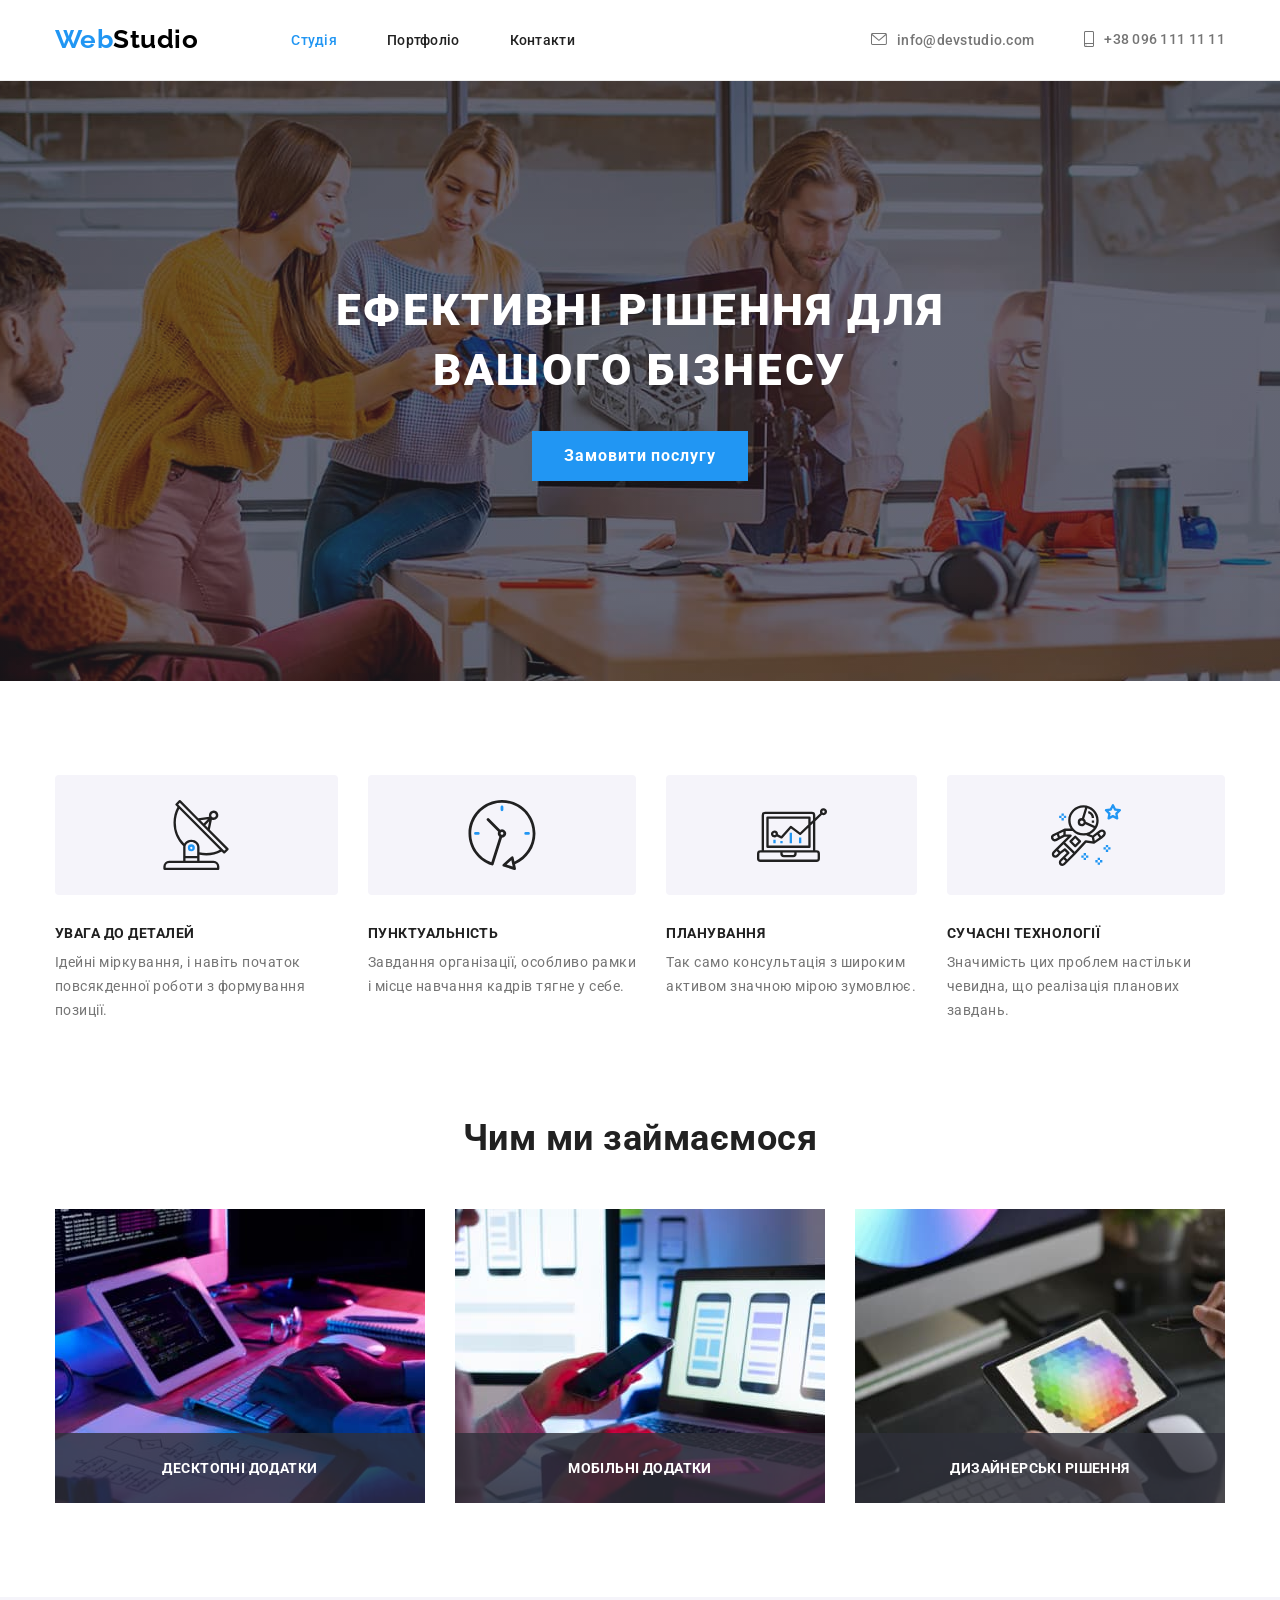
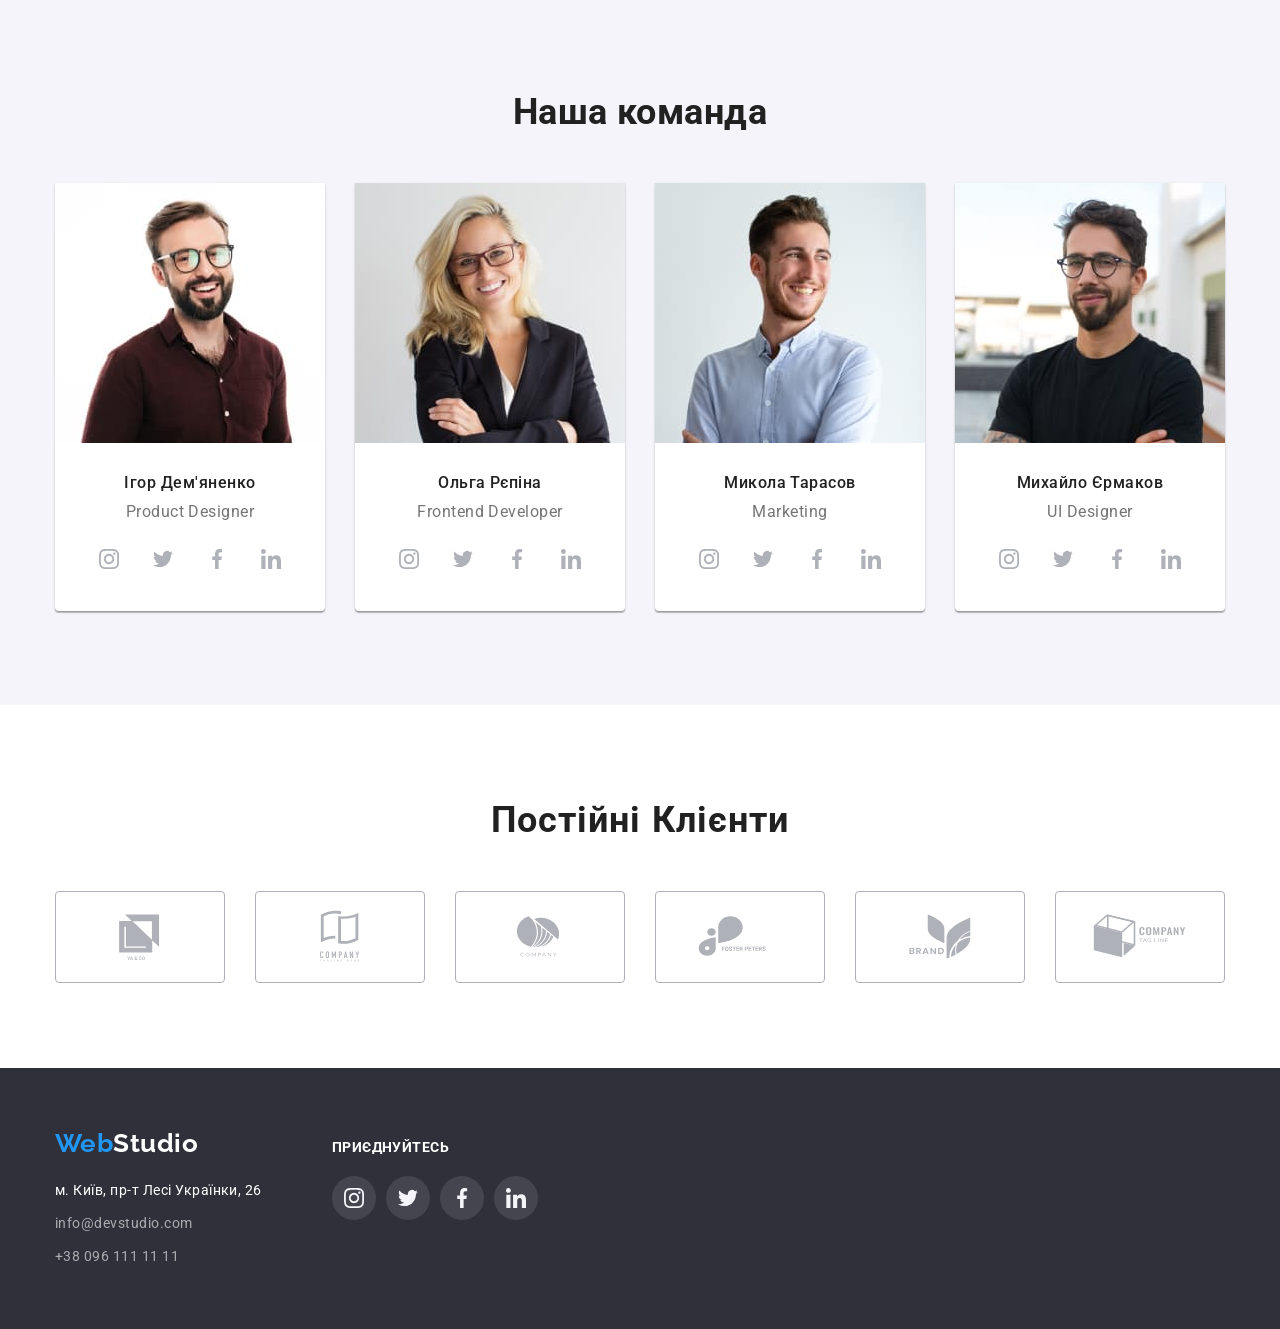
==== index.html @ 345dc27f "new" ====
<!DOCTYPE html>
<html lang="uk">
<head>
    <meta charset="UTF-8">
    <meta http-equiv="X-UA-Compatible" content="IE=edge">
    <meta name="viewport" content="width=device-width, initial-scale=1.0">
    <title>Студія</title>
    <link rel="preconnect" href="https://fonts.googleapis.com">
<link rel="preconnect" href="https://fonts.gstatic.com" crossorigin>
<link href="https://fonts.googleapis.com/css2?family=Raleway:wght@700&family=Roboto:wght@400;500;700;900&display=swap" rel="stylesheet">
<link rel="stylesheet" href="https://cdnjs.cloudflare.com/ajax/libs/modern-normalize/0.7.0/modern-normalize.min.css">
    <link rel="stylesheet" href="./css/styles.css">
</head>


<body>
    <header class="page-top">
        <div class="container-header container">
       <a href="./index.html" class="logo"><span class="web">Web</span>Studio</a>
        <nav>
        <ul class="site-nav">
            <li><a href="./index.html" class="studio current">Студія</a></li>
            <li><a href="./portfolio.html" class="portfolio">Портфоліо</a></li>
            <li><a href="./index.html" class="contacts">Контакти</a></li>
        </ul>
        </nav>
        <ul class="contact-info">
           <li class="general-mail"><a href="mailto:info@devstudio.com" class="mail-top">
            <svg width="16" height="12" class="icon-mail">
                <use href="./images/icons.svg#icon-mail" ></use></svg>
            info@devstudio.com</a></li>
           <li class="general-mail"><a href="tel:+380961111111" class="tel">
            <svg width="10" height="16" class="icon-phone">
                <use href="./images/icons.svg#icon-smartphone"></use>

            </svg>
            
            +38 096 111 11 11</a></li>
        </ul>
        </div>
    </header>
     
       
   
    <main>
 <section class="hero">
        <div class="container-hero">
        <h1 class="hero-title"> Ефективні рішення для вашого бізнесу</h1>
        <button type="button" class="order-button" data-modal-open>Замовити послугу</button>
        </div>
        <div class="backdrop is-hidden" data-modal>
        <div class="modal">
          <button data-modal-close class="modal-btn-close">
            <svg class="modal-close" width="18px" height="18">
              <use class="close-icon" href="./images/icons.svg#icon-close"></use>
            </svg>
          </button>
        </div>
      </div>
       </section>

       

        <section class="work-princepels">
         <div class="container">
        <h2 class="section-title" hidden>Принципи роботи</h2>
        <ul class="princepels">
        <li class="main-ideas">
            <div class="icons">
                <svg class="princeple-icons" width="70" height="70">
                  <use href="./images/icons.svg#icon-antenna"
                  ></use>
                </svg>
              </div>
        <h3 class="title">УВАГА ДО ДЕТАЛЕЙ</h3>
        <p class="paragraph">Ідейні міркування, i навіть початок повсякденної роботи з формування позиції.</p></li>
        <li class="main-ideas">
            <div class="icons">
                <svg class="princeple-icons" width="70" height="70" >
                <use href="./images/icons.svg#icon-clock"
                 ></use>
                </svg>   
            </div>
        <h3 class="title">ПУНКТУАЛЬНІСТЬ</h3>
        <p class="paragraph">Завдання організації, особливо рамки i місце навчання кадрів тягне у себе.</p></li>
        <li class="main-ideas">
            <div class="icons">
                <svg class="princeple-icons" width="70" height="70" >
                <use href="./images/icons.svg#icon-diagram"
                 ></use>
                </svg>   
            </div>  
        <h3 class="title">ПЛАНУВАННЯ</h3>
        <p class="paragraph">Так само консультація з широким активом значною мірою зумовлює.</p></li>
        <li class="main-ideas">
            <div class="icons">
                <svg class="princeple-icons" width="70" height="70" >
                <use href="./images/icons.svg#icon-astronaut"
                 ></use>
                </svg>   
            </div>   
        <h3 class="title">СУЧАСНІ ТЕХНОЛОГІЇ</h3>
        <p class="paragraph">Значимість цих проблем настільки чевидна, що реалізація планових завдань.</p></li>
        </ul>
    </div>
    </section>
    
        <section class="about">
            <div class="container-about container">
            <h2 class="section-about">Чим ми займаємося</h2>
            <ul class="our-job">
                <li>
                  <div class="group-thumb">
                  <img src="./images/dealwith-1.jpg" alt="кодування" width="370" height="294">
                  <div class="group-overlay">
                  <p class="overlay-title">Десктопні додатки</p>
                  </div>
                </div>
                </li>
                <li>
                  <div class="group-thumb">
                  <img src="./images/dealwith-2.jpg" alt="адаптація" width="370" height="294">
                  <div class="group-overlay">
                    <p class="overlay-title">Мобільні додатки</p>
                    </div>
                  </div>
                </li>
                <li>
                  <div class="group-thumb">
                  <img src="./images/dealwith-3.jpg" alt="колористика" width="370" height="294">
                  <div class="group-overlay">
                    <p class="overlay-title">Дизайнерські рішення</p>
                    </div>
                  </div>
                </li>
            </ul>
            </div>
        </section>
        <section class="employees" >
            <div class="container-employees container">
            <h2 class="our-team">Наша команда</h2>
            <ul class="team">
                <li class="worker"><img src="./images/team1.jpg" alt="фото Ігор Дем'яненко" width="270">
                    <div class="definition">
                <h3 class="name"> Ігор Дем'яненко </h3>
            <p class="job-title" lang="en">Product Designer</p>
            <ul class="list">
                <li class="icon-list">
                    <a href="./index.html" class="icon-links" >
                    <svg width="20" height="20">
                    <use class="social-link" href="./images/icons.svg#icon-instagram"
                            ></use>
                          </svg>
                        
                    </a>
                </li>
                
                <li class="icon-list">
                    <a href="./index.html" class="icon-links" >
                    <svg width="20" height="20">
                    <use class="social-link" href="./images/icons.svg#icon-twitter"
                            ></use>
                          </svg>
                        
                    </a>
                </li>  
                <li class="icon-list">
                    <a href="./index.html" class="icon-links" >
                    <svg width="20" height="20">
                    <use class="social-link" href="./images/icons.svg#icon-facebook"
                            ></use>
                          </svg>
                        
                    </a>
                </li>
                <li class="icon-list">
                    <a href="./index.html" class="icon-links" >
                    <svg width="20" height="20">
                    <use class="social-link" href="./images/icons.svg#icon-linkedin"
                            ></use>
                          </svg>
                        
                    </a>
                </li>
            </ul>

            </div>
        </li>
        <li  class="worker"><img src="./images/team2.jpg" alt="фото Ольга Рєпіна" width="270">
            <div class="definition">
            <h3 class="name">Ольга Рєпіна</h3>
            <p class="job-title" lang="en">Frontend Developer</p>
            <ul class="list">
                <li class="icon-list">
                    <a href="./index.html" class="icon-links" >
                    <svg width="20" height="20">
                    <use class="social-link" href="./images/icons.svg#icon-instagram"
                            ></use>
                          </svg>
                        
                    </a>
                </li>
                
                <li class="icon-list">
                    <a href="./index.html" class="icon-links" >
                    <svg width="20" height="20">
                    <use class="social-link" href="./images/icons.svg#icon-twitter"
                            ></use>
                          </svg>
                        
                    </a>
                </li>  
                <li class="icon-list">
                    <a href="./index.html" class="icon-links" >
                    <svg width="20" height="20">
                    <use class="social-link" href="./images/icons.svg#icon-facebook"
                            ></use>
                          </svg>
                        
                    </a>
                </li>
                <li class="icon-list">
                    <a href="./index.html" class="icon-links" >
                    <svg width="20" height="20">
                    <use class="social-link" href="./images/icons.svg#icon-linkedin"
                            ></use>
                          </svg>
                        
                    </a>
                </li>
            </ul>

            
            </div>
        </li>
        <li  class="worker"><img src="./images/team3.jpg" alt="фото Микола Тарасов" width="270">
            <div class="definition">
            <h3 class="name">Микола Тарасов</h3>
            <p class="job-title" lang="en">Marketing</p>
            <ul class="list">
                <li class="icon-list">
                    <a href="./index.html" class="icon-links" >
                    <svg width="20" height="20">
                    <use class="social-link" href="./images/icons.svg#icon-instagram"
                            ></use>
                          </svg>
                        
                    </a>
                </li>
                
                <li class="icon-list">
                    <a href="./index.html" class="icon-links" >
                    <svg width="20" height="20">
                    <use class="social-link" href="./images/icons.svg#icon-twitter"
                            ></use>
                          </svg>
                        
                    </a>
                </li>  
                <li class="icon-list">
                    <a href="./index.html" class="icon-links" >
                    <svg width="20" height="20">
                    <use class="social-link" href="./images/icons.svg#icon-facebook"
                            ></use>
                          </svg>
                        
                    </a>
                </li>
                <li class="icon-list">
                    <a href="./index.html" class="icon-links" >
                    <svg width="20" height="20">
                    <use class="social-link" href="./images/icons.svg#icon-linkedin"
                            ></use>
                          </svg>
                        
                    </a>
                </li>
            </ul>

            </div>
        </li>
        <li  class="worker"><img src="./images/team4.jpg" alt="фото Михайло Єрмаков" width="270">
            <div class="definition">
            <h3 class="name">Михайло Єрмаков</h3>
            <p class="job-title" lang="en">UI Designer</p>
            <ul class="list">
                <li class="icon-list">
                    <a href="./index.html" class="icon-links" >
                    <svg width="20" height="20">
                    <use class="social-link" href="./images/icons.svg#icon-instagram"
                            ></use>
                          </svg>
                        
                    </a>
                </li>
                
                <li class="icon-list">
                    <a href="./index.html" class="icon-links" >
                    <svg width="20" height="20">
                    <use class="social-link" href="./images/icons.svg#icon-twitter"
                            ></use>
                          </svg>
                        
                    </a>
                </li>  
                <li class="icon-list">
                    <a href="./index.html" class="icon-links" >
                    <svg width="20" height="20">
                    <use class="social-link" href="./images/icons.svg#icon-facebook"
                            ></use>
                          </svg>
                        
                    </a>
                </li>
                <li class="icon-list">
                    <a href="./index.html" class="icon-links" >
                    <svg width="20" height="20">
                    <use class="social-link" href="./images/icons.svg#icon-linkedin"
                            ></use>
                          </svg>
                        
                    </a>
                </li>
            </ul>
            </div>
        </li>
            </ul>
            </div>
        </section>

        <section class="section">
            <div class="container clients">
              <h2 class="clients-title title">Постійні Клієнти</h2>
              <ul class="clients-ul list" >
                <li class="clients-list">
                  <a class="clients-links" href="./index.html">
                    <svg class="clients-icons" width="106px" height="60px">
                      <use
                        class="icon"
                        href="./images/icons.svg#icon-company-first"
                      ></use>
                    </svg>
                  </a>
                </li>
                <li class="clients-list">
                    <a class="clients-links" href="./index.html">
                      <svg class="clients-icons" width="106px" height="60px">
                        <use
                          class="icon"
                          href="./images/icons.svg#icon-company-second"
                        ></use>
                      </svg>
                    </a>
                  </li>
                  <li class="clients-list">
                    <a class="clients-links" href="./index.html">
                      <svg class="clients-icons" width="106px" height="60px">
                        <use
                          class="icon"
                          href="./images/icons.svg#icon-company-third"
                        ></use>
                      </svg>
                    </a>
                  </li>
                  <li class="clients-list">
                    <a class="clients-links" href="./index.html">
                      <svg class="clients-icons" width="106px" height="60px">
                        <use
                          class="icon"
                          href="./images/icons.svg#icon-company-fourth"
                        ></use>
                      </svg>
                    </a>
                  </li>
                  <li class="clients-list">
                    <a class="clients-links" href="./index.html">
                      <svg class="clients-icons" width="106px" height="60px">
                        <use
                          class="icon"
                          href="./images/icons.svg#icon-company-fifth"
                        ></use>
                      </svg>
                    </a>
                  </li>
                  <li class="clients-list">
                    <a class="clients-links" href="./index.html">
                      <svg class="clients-icons" width="106px" height="60px">
                        <use
                          class="icon"
                          href="./images/icons.svg#icon-company-sixth"
                        ></use>
                      </svg>
                    </a>
                  </li>
            </ul>
            </div>
        </section>
    
        
    </main>

    <footer class="garage">
      <div class="container footer-garage">
        <div class="footer ">
        <a href="./index.html" class="footer-logo"><span class="webstudio">Web</span>Studio</a>
        <address class="inform">
        <ul class="footer-contacts">
            <li><a href="https://goo.gl/maps/Wt5C2qb86fCmYvPEA" class="locality" >м. Київ, пр-т Лесі Українки, 26</a></li>
            <li class="contact-info-studio"><a href="mailto:info@devstudio.com" class="mail">info@devstudio.com</a></li>
            <li class="contact-info-studio"><a href="tel:+380961111111" class="tel">+38 096 111 11 11</a></li>
        </ul>
        </address>
        </div>

        <div class=" footer-networks">
            <span class="join">Приєднуйтесь</span>
            <ul class="networks">
                <li class="networks-list">
                  <a href="./index.html" class="networks-links">
                    <svg width="20px" height="20px">
                      <use href="./images/icons.svg#icon-instagram"
                      class="networks-icons"
                      ></use>
                    </svg>
                  </a>
                </li>
                <li class="networks-list">
                    <a href="./index.html" class="networks-links">
                      <svg width="20px" height="20px">
                        <use href="./images/icons.svg#icon-twitter"
                        class="networks-icons"
                        ></use>
                      </svg>
                    </a>
                  </li>
                  <li class="networks-list">
                    <a href="./index.html" class="networks-links">
                      <svg width="20px" height="20px">
                        <use href="./images/icons.svg#icon-facebook"
                        class="networks-icons"
                        ></use>
                      </svg>
                    </a>
                  </li>

                  <li class="networks-list">
                    <a href="./index.html" class="networks-links">
                      <svg width="20px" height="20px">
                        <use href="./images/icons.svg#icon-linkedin"
                        class="networks-icons"
                        ></use>
                      </svg>
                    </a>
                  </li>

               </ul>
    
            </div>
            </div>

    </footer>
    <script src="./js/modal.js"></script>
</body>
</html>
---- css/styles.css ----
html {box-sizing: border-box;}

*,
*::after,
*::before {box-sizing: inherit;}

h1,h2,h3,h4,h5,h6,p {margin: 0;}

ul {margin: 0;
padding: 0;}

body {background-color:var(--main-header-color);
color: var(--primary-text-color);
font-weight: 400;
letter-spacing: 0.03em;
margin: 0;
font-family: 'Roboto', sans-serif,'Raleway', sans-serif;}

:root{
  --primary-text-color: #212121 ;
  --logo-color: #000000;
  --paragraph-text-color:#757575;
  --accent-color: #2196F3;
  --fotter-text-color:rgba(255, 255, 255, 0.6);
  --main-header-color: #FFFFFF;
  --background-hero-footer-color: #2F303A;
  --background-team-color: #F5F4FA;
  --logo-footer-color: #2196F3;
  --social-icons-color: #AFB1B8;
  
}

               /* title Студія*/

.container {
  width: 1200px;
  padding-left: 15px;
  padding-right: 15px;
  margin-left: auto;
  margin-right: auto;
}

.page-top {color: var(--main-header-color);

  border-bottom: 1px solid #ECECEC;

}

.logo {
  display: block;
  margin-right: 93px;
list-style: none;
text-decoration: none;
color: var(--logo-color);
font-family:'Raleway';
 font-weight: 700;
 font-size: 26px;
 line-height: 1.1923;
}

.web {color: var(--accent-color);}

.studio.current, .portfolio, .contacts, .mail-top, .tel {
list-style: none;
text-decoration: none;}

.site-nav {
  display: flex;
    padding-left: 0;
    margin-top: 0;
    margin-bottom: 0;
  }

  .studio {margin-right: 50px;
  color: var(--logo-color);}

  .portfolio {margin-right: 50px;}

  

.portfolio, .contacts {color: var(--primary-text-color);}

.portfolio:hover, .portfolio:focus {color:var(--accent-color); }
  
  .contacts:hover, .contacts:focus {color:var(--accent-color) }

 .studio:hover, .studio:focus {color:var(--accent-color);}

 .mail-top {color:var(--paragraph-text-color);}

 .mail-top:hover, .mail-top:focus {color:var(--accent-color);}

 .contact-info {margin: 0; padding: 0;}

 .contact-info .tel {color:var(--paragraph-text-color);}

 .tel:hover, .tel:focus {color: var(--accent-color);}

 .hero {background-color: var(--background-hero-footer-color);}



 
 .container-header  {
  display: flex;
  align-items: center;
  width: 1200px;
  padding-top: 24px;
  padding-bottom: 25px;
  padding-left: 15px;
  padding-right: 15px;
  margin-left: auto;
  margin-right: auto;
    
 }

 .icon-mail{
  margin-right: 10px;
  fill: currentColor;
 }

 .icon-phone{
  margin-right: 10px;
  fill: currentColor;
 }


 .mail-top {margin-right: 50px;}

 .general-mail {
  display: flex;
  align-items: center;
}

.mail-top {
  display: flex;
  align-items: center;
}

.general-mail .tel {
  display: flex;
  align-items: center;}


  




 

 .hero{
  max-width: 1600px;
    height: 600px;
    margin-left: auto;
    margin-right: auto;
    background-image: linear-gradient(rgba(47, 48, 58, 0.4),
            rgba(47, 48, 58, 0.4)),
        url(../images/hero-image.jpg);
    background-repeat: no-repeat;
    background-position: center;
    background-size: cover;

 }
 
 .hero {padding: 200px 0;}



 .hero-title {
  color:var(--main-header-color);
  font-weight: 900;
  font-size: 44px;
  line-height: 1.3636;
  letter-spacing: 0.06em;
  margin-bottom: 30px;
  text-transform: uppercase;
  text-align: center;
  max-width: 696px;
  margin-left: auto;
  margin-right: auto;
  
}

.backdrop {
  position: fixed;
  top: 0;
  left: 0;
  width: 100%;
  height: 100%;
  background: rgba(0, 0, 0, 0.2);
}

.backdrop.is-hidden {
  opacity: 0;
  pointer-events: none;
}

.modal {
  position: absolute;
  top: 50%;
  left: 50%;
  transform: translate(-50%, -50%);
  min-width: 528px;
  min-height: 581px;
  background: var(--main-header-color);
  box-shadow: 0px 1px 3px rgba(0, 0, 0, 0.12), 0px 1px 1px rgba(0, 0, 0, 0.14), 0px 2px 1px rgba(0, 0, 0, 0.2);
  border-radius: 4px;}

  .modal-btn-close {
    position: absolute;
    top: 8px;
    right: 8px;
    display: flex;
    justify-content: center;
    align-items: center;
    width: 30px;
    height: 30px;
    border-radius: 50%;
    border: 1px solid rgba(0, 0, 0, 0.1);
    background-color: var(--main-header-color);
    cursor: pointer;}

.order-button {
  color: var(--main-header-color);
  background-color:var(--accent-color) ;
  border: 1px transparent;
  cursor: pointer;
  font-weight: 700;
  font-size: 16px;
  line-height: 1.875;
  letter-spacing: 0.06em;
  height: 50px;
  display:block;
  min-width:216px;
  height:50px;
  margin:0 auto;
  
   
}

.work-princepels {
  padding-top: 94px;
  padding-bottom: 94px;
}

.icons {
  display: flex;
    align-items: center;
    justify-content: center;
    height: 120px;
    background: var(--background-team-color);
    border-radius: 4px;
    margin-bottom: 30px;
}


.princepels {gap: 30px;}
    


.princepels {
  display:flex;
  margin:0;
  padding:0;
}

.main-ideas :not(:last-of-type){
  margin-right:30px;}

  .paragraph  {margin:0;
  padding-top: 10px;
  line-height: calc(24/14);}

 .section-about {
  color: var(--primary-text-color);
  font-weight: 700;
  font-size: 36px;
  line-height: 1.1666;
  text-align: center;
  
}
  

.princepels {
  list-style: none; text-decoration: none;
  margin: 0; padding: 0;
}

 .princepels .title {
  color:var(--primary-text-color);
  font-weight: 700;
  font-size: 14px;
  line-height: 1.1428;
}

 .princepels .paragraph {
  color: var(--paragraph-text-color);
  font-size: 14px;
  line-height: 1.7142;
}



.about {padding-top: 0;
  padding-bottom: 94px;}

.our-job {
  list-style: none;
  margin: 0;
  padding: 0;
  display: flex;
  margin-top: 50px;
  gap: 30px;
}

.group-thumb {
  position: relative;}

.group-overlay {
  position: absolute;
  left: 0%;
  bottom: 0%;
  align-items: center;
  justify-content: center;
  display: flex;
  width: 100%;
  height: 70px;

  background: rgba(47, 48, 58, 0.8);
}

.overlay-title {
  font-family: 'Roboto';
  font-style: normal;
  font-weight: 700;
  font-size: 14px;
  line-height: 16px;
  text-align: center;
  letter-spacing: 0.03em;
  text-transform: uppercase;

  color: #ffffff;
}


.employees {padding-top: 94px;
  padding-bottom: 94px;
  background-color: #F5F4FA;}

 .team {color: var(--background-team-color);
  display: flex;
  padding: 0;
  margin: 0;
  background: 0px;
gap: 30px;}

 .our-team {
  color: var(--primary-text-color);
  font-weight: 700;
  font-size: 36px;
  line-height: 1.1666;
  text-align: center;
  margin-bottom: 50px;
  margin-top: 0;
}

.definition {padding-top: 30px;
  padding-bottom: 30px;
text-align: center;}

.worker {
  background: #FFFFFF;
  box-shadow: 0px 1px 3px rgba(0, 0, 0, 0.12), 
  0px 1px 1px rgba(0, 0, 0, 0.14), 0px 2px 1px rgba(0, 0, 0, 0.2);
  border-radius: 0px 0px 4px 4px;

}

 .team .name {
  color:var(--primary-text-color);
  font-weight: 500;
  font-size: 16px;
  line-height: 1.1875;
 
}

 .team .job-title {
  color: var(--paragraph-text-color);
  font-size: 16px;
  line-height: 1.1875;
}
.job-title {
  padding-bottom: 16px;
  margin-top: 10px;}

.icon-links {
  display: flex;
  justify-content: center;
  align-items: center;
  width: 44px;
  min-height: 44px;
  color:var(--social-icons-color);
  background-color: var(--main-header-color);
  
}

.icon-links:hover,
.icon-links:focus {
  color: var(--main-header-color);
  background-color: var(--accent-color);
  border-radius: 50%;
}

.icon-list {
 gap: 10px; 
}

.list {
  display: flex;
  list-style: none;
  justify-content: center;
  
  
  

}

.icon-list:not(:last-child) {
  margin-right: 10px;
}

.social-link  {
fill: currentColor;
}


.clients-title {
  margin-top: 94px;
  margin-bottom: 50px;
}

 .clients-list {
  margin-bottom: 85px;
 }


 .clients-title{
font-weight: 700;
font-size: 36px;
line-height: 1.1666;
text-align: center;
letter-spacing: 0.03em;
margin-left: auto;
margin-right: auto;
margin-bottom: 50px;
}

.clients-ul  {
  list-style-type: none;
  
 
}

.clients>ul {
  display: flex;
  padding: 0px;
  list-style: none;
  gap: 30px;
  
}

.clients-list {flex-basis: calc((100% - 150px) / 6);}

.clients-links {
  display: flex;
  justify-content: center;
  align-items: center;
  padding: 16px 32px;
  width: 170px;
  height: 92px;
  color: var(--social-icons-color);
  border-radius: 4px;
  border: 1px solid var(--social-icons-color);

}

.clients-links:hover,
.clients-links:focus {
  color: var(--accent-color);
  border: 1px solid var(--accent-color);

}

.icon {
  fill: currentColor;
}

 

.site-nav {
  font-weight: 500;
  font-size: 14px;
  line-height: 1.1428;
  letter-spacing: 0.02em;
}

.contact-info {
  display: flex;
    margin-top: 0;
    margin-bottom: 0;
    margin-left: auto;
    padding-left: 0;
  font-weight: 500;
  font-size: 14px;
  line-height: 1.1428;
  letter-spacing: 00.02em;
}

.site-nav .studio.current {color: var(--accent-color);}

.site-nav .portfolio.current {color: var(--accent-color);}

.garage { background-color: var(--background-hero-footer-color);
  padding-top: 60px;
  padding-bottom: 60px;
  
}

.webstudio {color: var(--logo-footer-color);}

.footer-logo {
color: var(--main-header-color);
 font-family:'Raleway';
 font-weight: 700;
 font-size: 26px;
 line-height: 1.1923;

}



.locality {
  color: var(--main-header-color);
  font-style: normal;
  font-size: 14px;
  line-height: 1.7142;
  display: inline-block;
 
  
}

.locality:hover, .locality:focus {color: var(--accent-color);}



.mail {
  color: var(--fotter-text-color);
  font-style: normal;
  font-size: 14px;
  line-height: 1.7142;
  display: inline-block;
}

.inform {margin-top: 20px;}

.footer-contacts {
  list-style: none;
  padding: 0;
}

.locality, .mail, .tel, .footer-logo {text-decoration: none;}

.mail:hover, .mail:focus {color: var(--accent-color);}

.tel {
  color: var(--fotter-text-color);
  font-style: normal;
  font-size: 14px;
  line-height: 1.7142;
  display: inline-block;
}

.contact-info-studio {
  margin-top: 9px;
}

.tel:hover, .tel:focus {color: var(--accent-color);}




.join {
  font-weight: 700;
  font-size: 14px;
  line-height: 1.14;
  letter-spacing: 0.03em;
  text-transform: uppercase;
  color: #FFFFFF;

}

.footer-garage {
  display: flex;
  align-items: baseline;
  
}



 .footer-networks {
  margin-left: 70px;
 }

.footer-networks>ul {
  display:flex;
  padding: 0px;
  list-style: none;
  margin-top: 20px;
  
}

.networks-links {
  display: flex;
  justify-content: center;
  align-items: center;
  width: 44px;
  min-height: 44px;
  color: var(--background-team-color);
  background-color: var(--background-hero-footer-color);
  background: rgba(255, 255, 255, 0.1);
  border-radius: 50%;
  

}


.networks {
  gap: 10px;
}


.networks-links:hover,
.networks-links:focus {
  background-color: var(--accent-color);
}

.networks-icons {
  fill: currentColor;

}






 

             /* title Портфоліо */

 .studio {text-decoration: none;}             

.button {
  list-style: none;
  color: var(--primary-text-color);
  cursor: pointer;
  font-weight: 500;
  font-size: 16px;
  line-height: 1.625;
  display: flex;
  padding: 0;
  justify-content: center;
  gap: 8px;
  

}

.all:hover, .web-site:hover, .application:hover, .designe:hover, .marketing:hover
 {filter: drop-shadow(0px 4px 4px rgba(0, 0, 0, 0.25));}

.all:hover,
.all:focus {background-color: var(--accent-color); color:var(--main-header-color);}

.web-site:hover,
.web-site:focus {
  background-color: var(--accent-color);color: var(--main-header-color);}

.application:hover, 
.application:focus{
  background-color: var(--accent-color);color: var(--main-header-color);} 

.designe:hover,
.designe:focus {
  background-color: var(--accent-color);color: var(--main-header-color);}

.marketing:hover,
.marketing:focus {
  background-color: var(--accent-color);color: var(--main-header-color);}

.all { background-color: var(--accent-color); color: var(--main-header-color);
  cursor: pointer;
  font-weight: 500;
  font-size: 16px;
  line-height: 1.625;
  border-style: none;
  border-radius: 4px;
  padding: 6px 25px;
  
} 


.web-site, .application, .designe, .marketing { 
  border-style: none;
  border-radius: 4px;}

.web-site, .application, .designe, .marketing {
  font-weight: 500;
  font-size: 16px;
  line-height: 1.625;
  cursor: pointer;
  padding: 6px 22px;
}

img {
  display: block;
  width: 100%;
  height: auto;
}

.work-exampels {padding-top: 94px;
   padding-bottom: 94px;
}

.examples {list-style: none;
  margin-top: 50px;
  margin-bottom: 0px;
  margin-left: 0;
  margin-right: 0;
  padding: 0;
  display: flex;
  flex-wrap: wrap;
  justify-content: center;
  gap: 30px;
 }

 .illustration:hover{
  box-shadow: 0px 1px 1px rgba(0, 0, 0, 0.12), 0px 4px 4px rgba(0, 0, 0, 0.06), 1px 4px 6px rgba(0, 0, 0, 0.16);
 }
 


 

 .project-title {margin-top: 4px;}

 .project-container {
  padding: 20px 24px;
  border-left: 1px solid #EEEEEE;
  border-bottom: 1px solid #EEEEEE ;
  border-right: 1px solid #EEEEEE ;
 }

.examples .project-name {
color: var(--primary-text-color);
  font-weight: 700;
  font-size: 18px;
  line-height: 2;
  letter-spacing: 00.06em;
  
}

.examples .project-title {
  color: var(--paragraph-text-color);
  font-size: 16px;
  line-height: 1.875;
  letter-spacing: 00.06em;

}
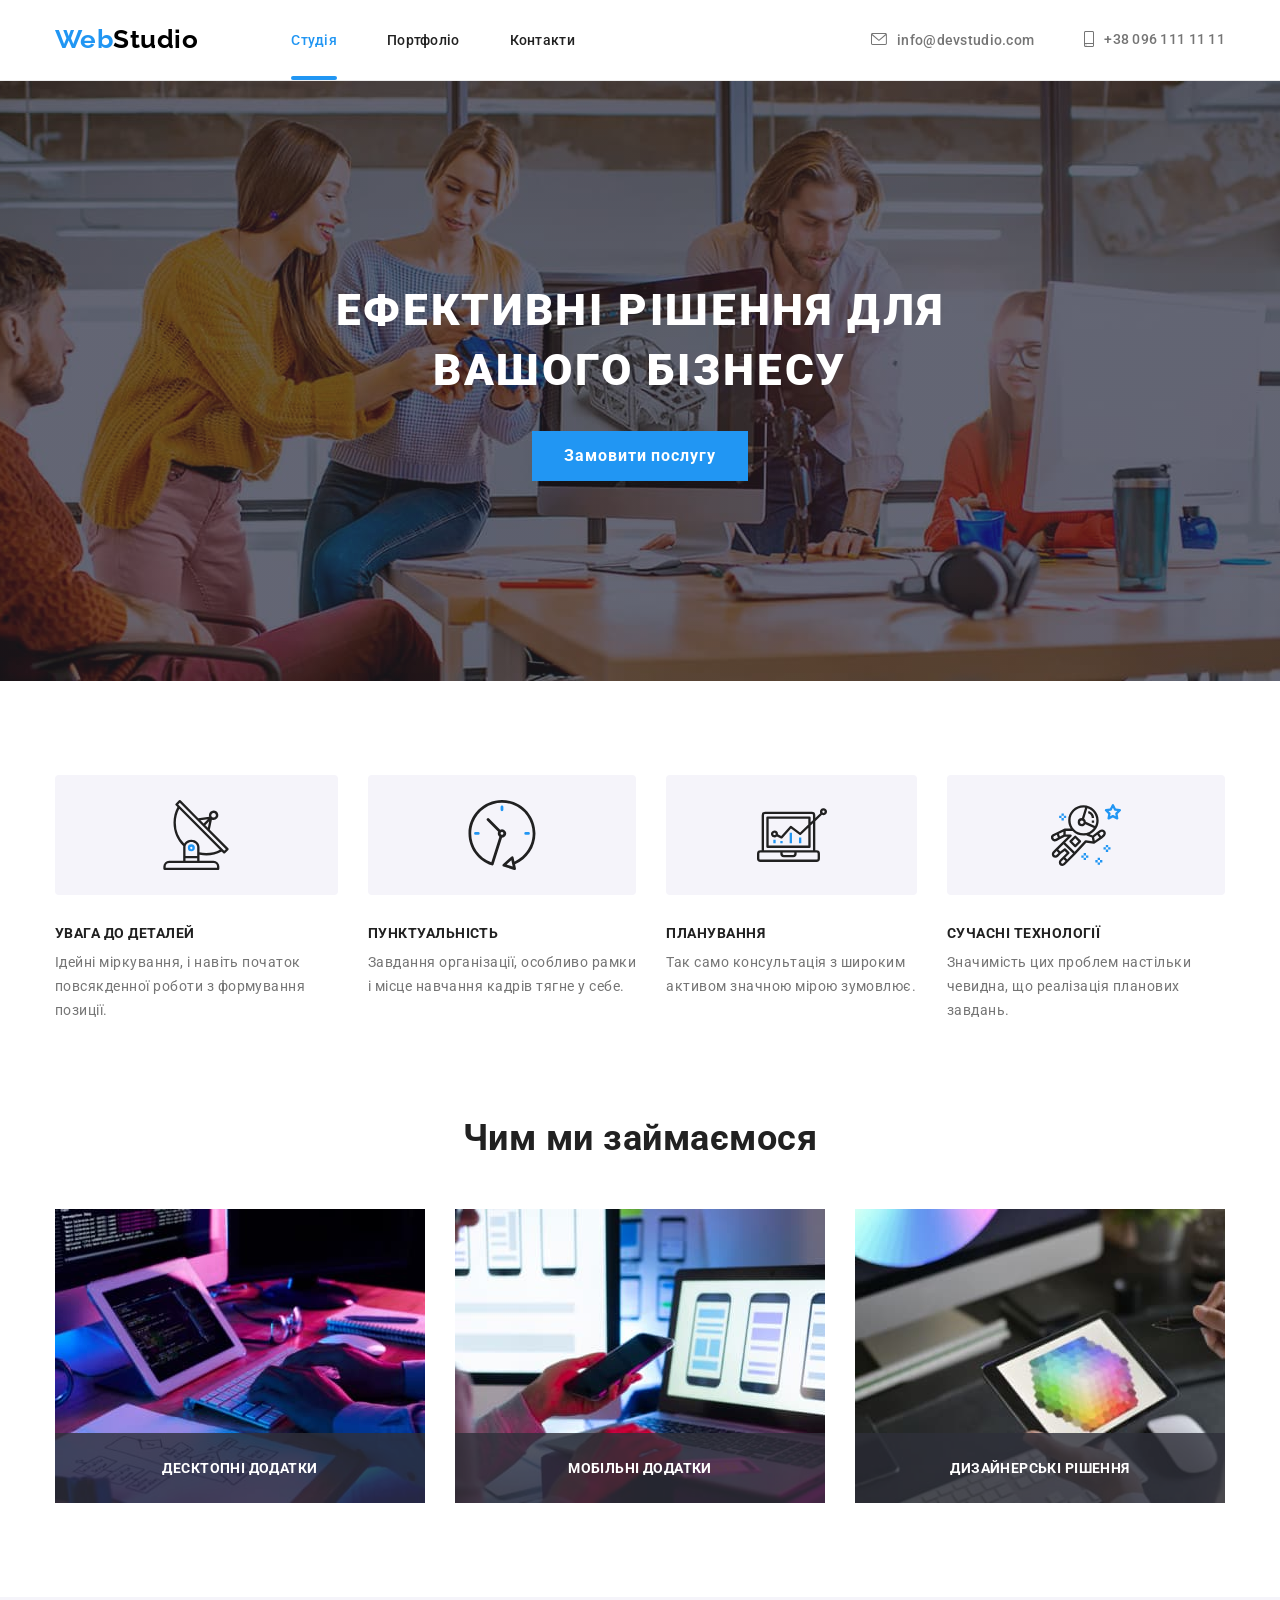
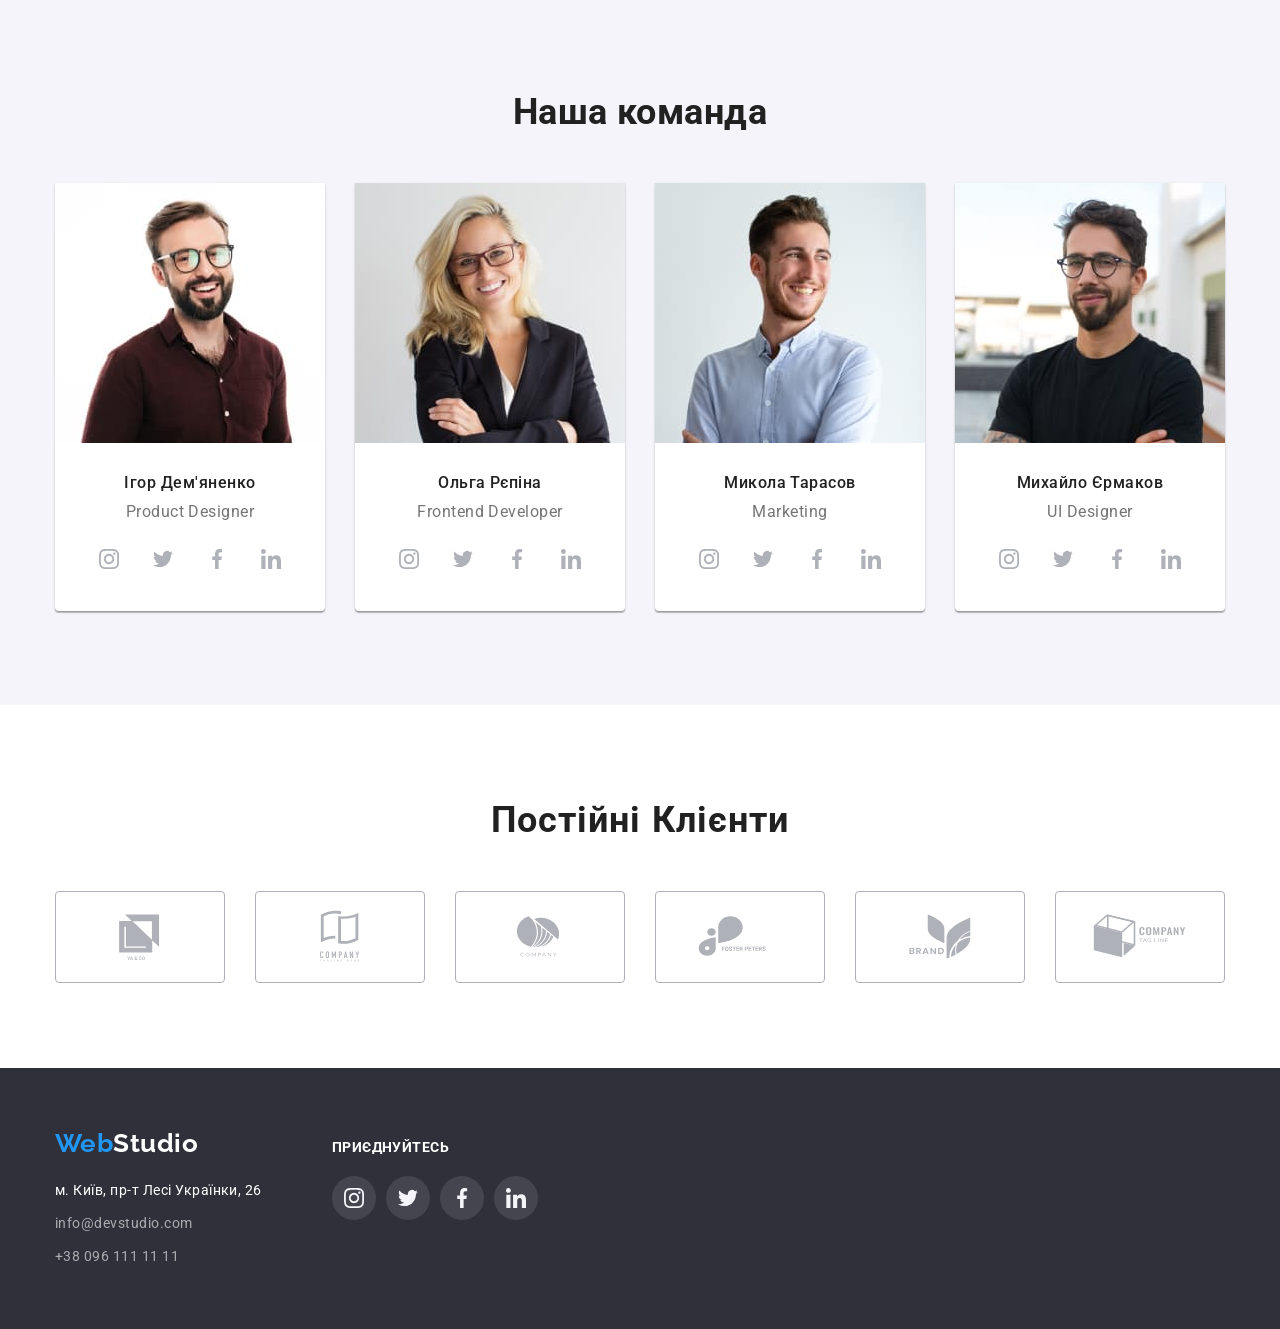
==== commit 500963f1: "new" ====
--- a/index.html
+++ b/index.html
@@ -19,9 +19,9 @@
        <a href="./index.html" class="logo"><span class="web">Web</span>Studio</a>
         <nav>
         <ul class="site-nav">
-            <li><a href="./index.html" class="studio current">Студія</a></li>
-            <li><a href="./portfolio.html" class="portfolio">Портфоліо</a></li>
-            <li><a href="./index.html" class="contacts">Контакти</a></li>
+            <li><a href="./index.html" class=" link studio current">Студія</a></li>
+            <li><a href="./portfolio.html"  class=" link portfolio">Портфоліо</a></li>
+            <li><a href="./index.html"  class=" link contacts">Контакти</a></li>
         </ul>
         </nav>
         <ul class="contact-info">
--- a/css/styles.css
+++ b/css/styles.css
@@ -28,8 +28,10 @@
   --background-team-color: #F5F4FA;
   --logo-footer-color: #2196F3;
   --social-icons-color: #AFB1B8;
-  
-}
+  --animation: 250ms cubic-bezier(0.4, 0, 0.2, 1);
+}
+  
+
 
                /* title Студія*/
 
@@ -75,15 +77,66 @@
   .studio {margin-right: 50px;
   color: var(--logo-color);}
 
+
+  .site-nav .link{
+    position: relative;
+    transition: var(--animation);
+   
+  }
+
+  .site-nav .studio.current::after {
+    
+    content: '';
+
+    position: absolute;
+    left: 0%;
+    bottom: 0px;
+  
+    border-radius: 2px;
+  
+    display: block;
+    width: 100%;
+    height: 4px;
+    background-color: var(--accent-color);
+  
+  }
+  
+  .site-nav .link {
+    padding-top: 32px;
+    padding-bottom: 32px;
+  }
+
+  .site-nav .link:hover,
+.site-nav .link:focus {
+  transition: var(--animation);
+color: var(--accent-color);}
+
+ 
+
+  .site-nav .portfolio.current::after {
+    content: '';
+
+    position: absolute;
+    left: 0%;
+    bottom: 0px;
+  
+    border-radius: 2px;
+  
+    display: block;
+    width: 100%;
+    height: 4px;
+    background-color: var(--accent-color);
+  }
+
   .portfolio {margin-right: 50px;}
 
   
 
 .portfolio, .contacts {color: var(--primary-text-color);}
 
-.portfolio:hover, .portfolio:focus {color:var(--accent-color); }
-  
-  .contacts:hover, .contacts:focus {color:var(--accent-color) }
+.portfolio:hover, .portfolio:focus {color:var(--accent-color);}
+  
+  .contacts:hover, .contacts:focus {color:var(--accent-color);}
 
  .studio:hover, .studio:focus {color:var(--accent-color);}
 
@@ -755,7 +808,7 @@
 
  .project-title {margin-top: 4px;}
 
- .project-container {
+ .project-wrap {
   padding: 20px 24px;
   border-left: 1px solid #EEEEEE;
   border-bottom: 1px solid #EEEEEE ;
@@ -779,3 +832,5 @@
 
 }
 
+
+
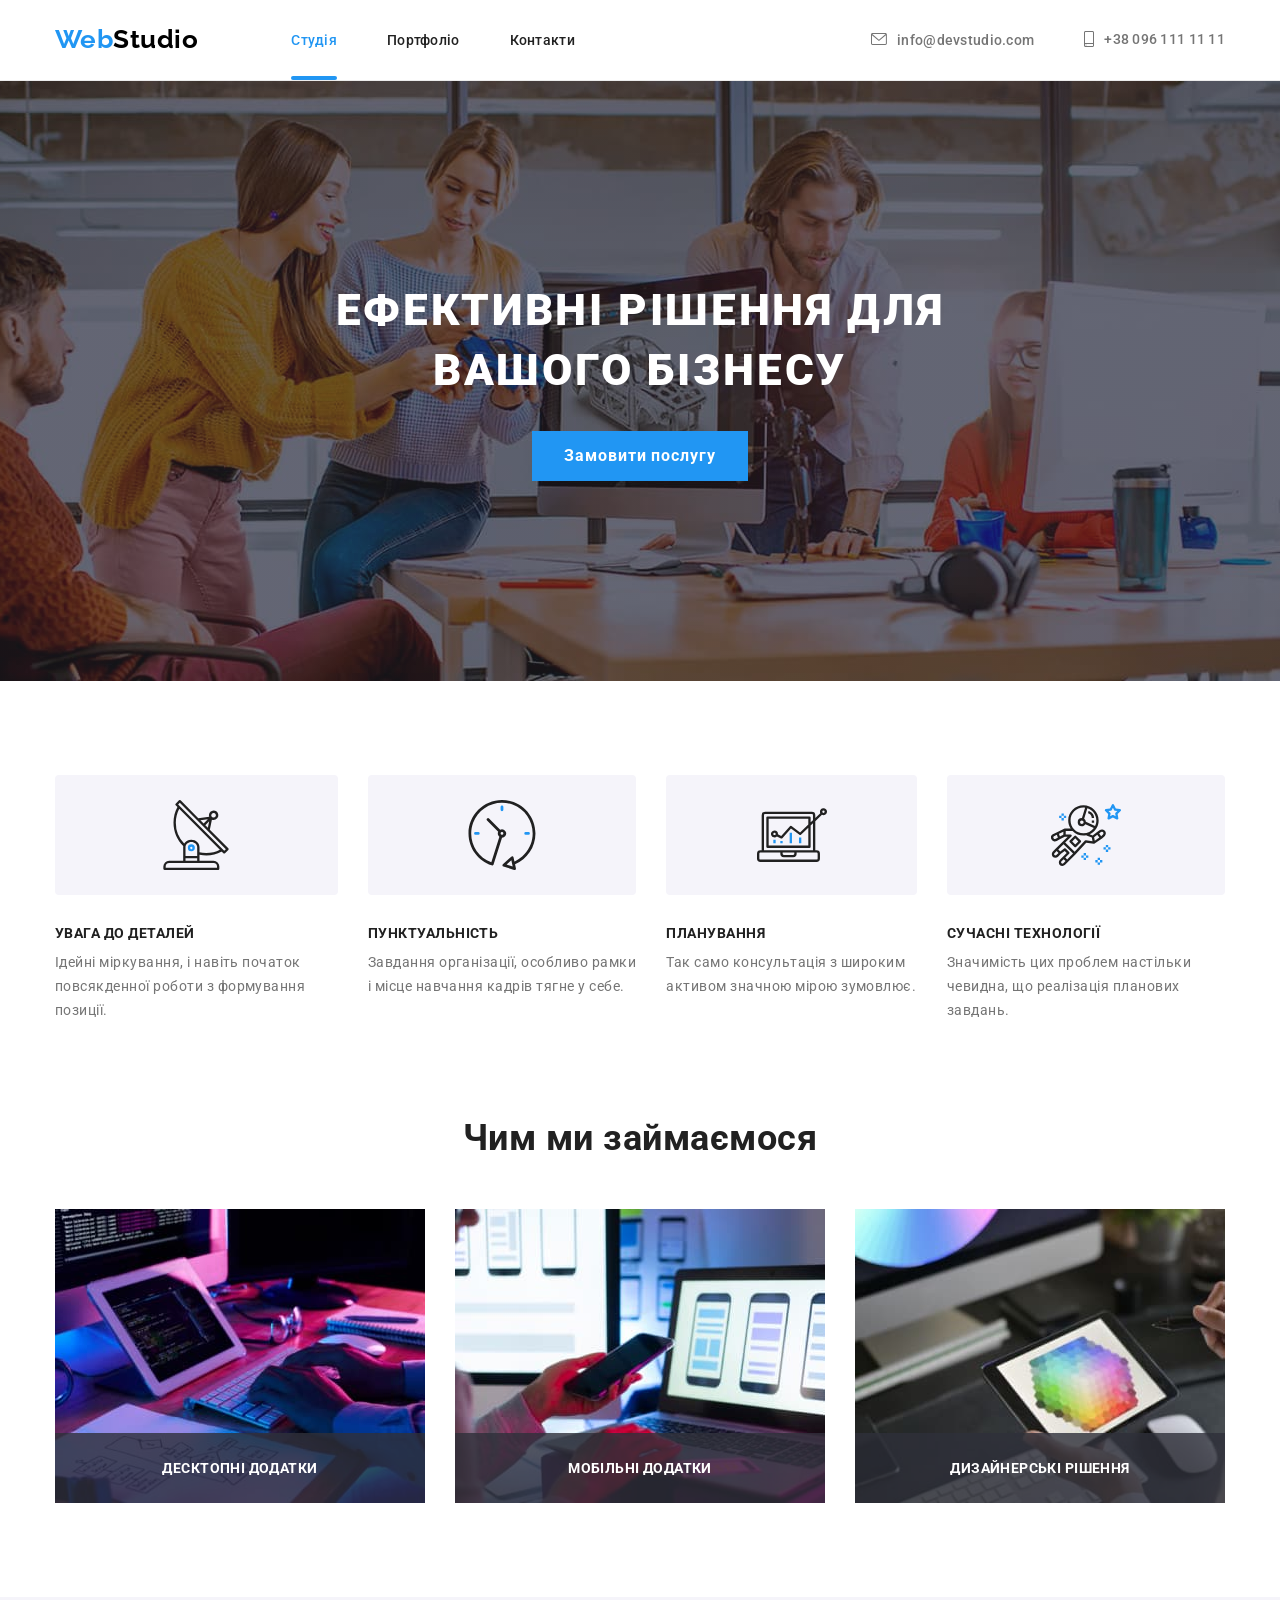
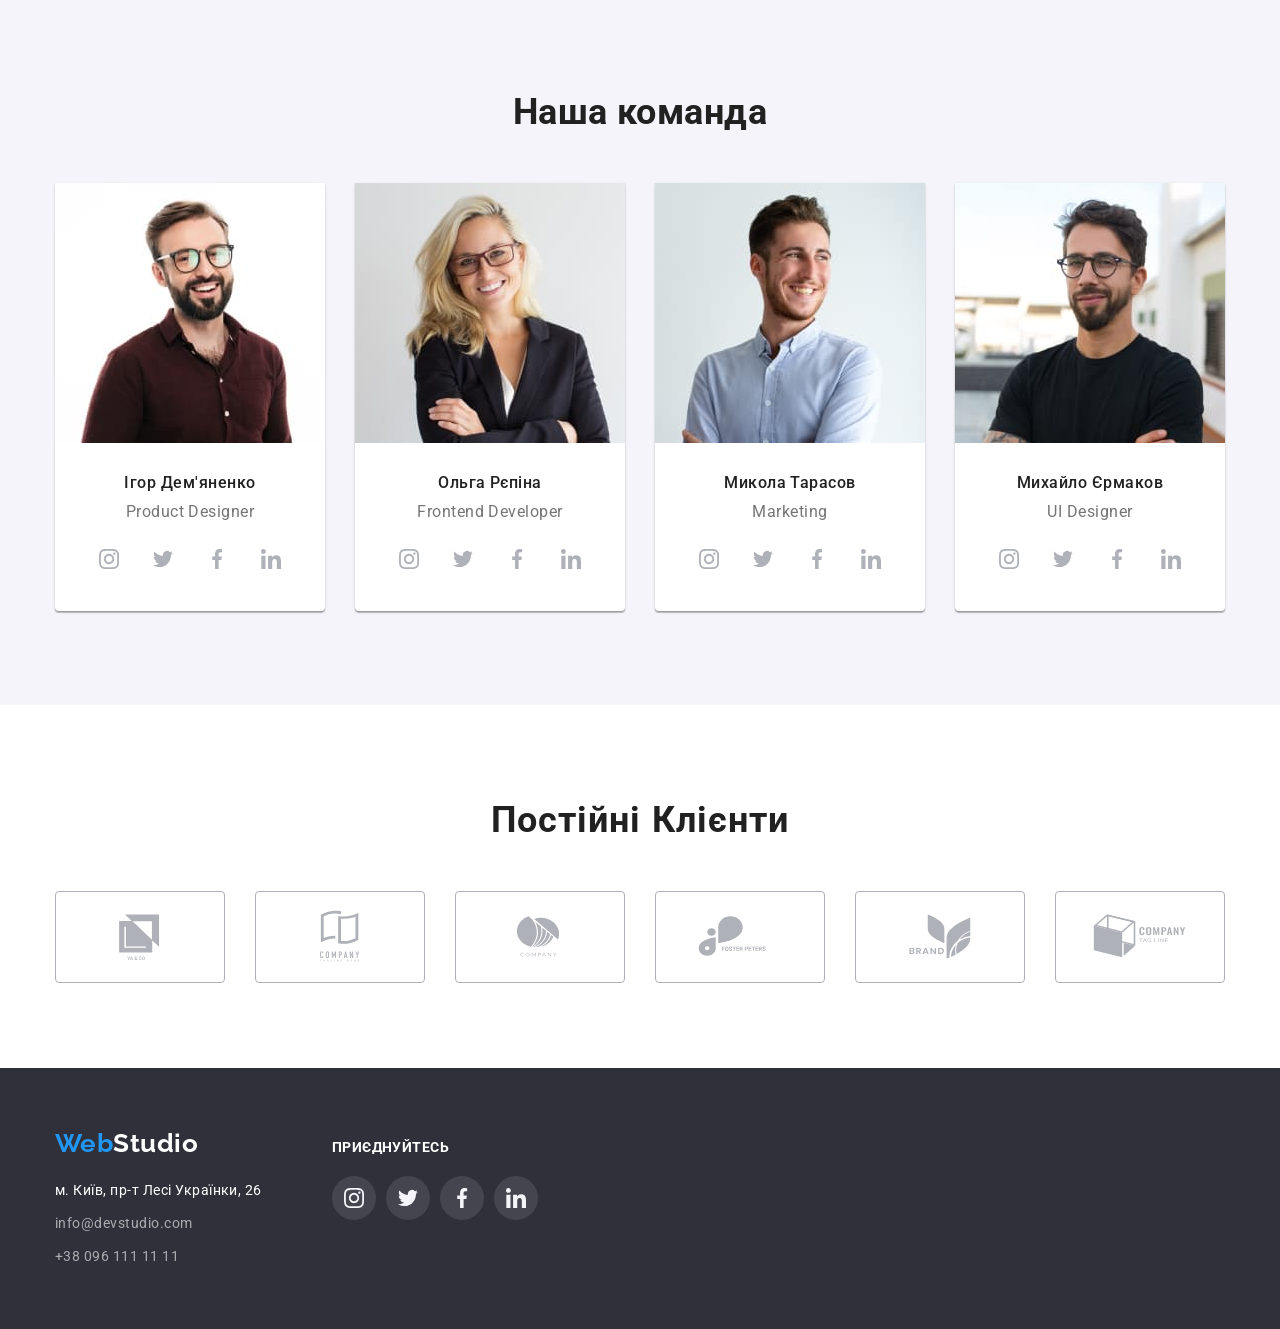
==== commit 66e1d924: "1" ====
--- a/index.html
+++ b/index.html
@@ -19,9 +19,9 @@
        <a href="./index.html" class="logo"><span class="web">Web</span>Studio</a>
         <nav>
         <ul class="site-nav">
-            <li><a href="./index.html" class=" link studio current">Студія</a></li>
-            <li><a href="./portfolio.html"  class=" link portfolio">Портфоліо</a></li>
-            <li><a href="./index.html"  class=" link contacts">Контакти</a></li>
+            <li class="nav-item"><a href="./index.html" class=" link studio current">Студія</a></li>
+            <li class="nav-item"><a href="./portfolio.html"  class=" link portfolio">Портфоліо</a></li>
+            <li class="nava-item"><a href="./index.html"  class=" link contacts">Контакти</a></li>
         </ul>
         </nav>
         <ul class="contact-info">
@@ -54,7 +54,7 @@
             <svg class="modal-close" width="18px" height="18">
               <use class="close-icon" href="./images/icons.svg#icon-close"></use>
             </svg>
-          </button>
+          </button>  
         </div>
       </div>
        </section>
--- a/css/styles.css
+++ b/css/styles.css
@@ -28,7 +28,7 @@
   --background-team-color: #F5F4FA;
   --logo-footer-color: #2196F3;
   --social-icons-color: #AFB1B8;
-  --animation: 250ms cubic-bezier(0.4, 0, 0.2, 1);
+  
 }
   
 
@@ -78,11 +78,13 @@
   color: var(--logo-color);}
 
 
-  .site-nav .link{
+   .site-nav .link {
     position: relative;
-    transition: var(--animation);
-   
-  }
+   }
+ 
+
+  .nav-item {
+    position: relative;}
 
   .site-nav .studio.current::after {
     
@@ -106,12 +108,36 @@
     padding-bottom: 32px;
   }
 
-  .site-nav .link:hover,
-.site-nav .link:focus {
-  transition: var(--animation);
-color: var(--accent-color);}
-
- 
+ .site-nav .portfolio {
+  transition-property: color var(--accent-color);
+  transition-duration: 250ms;
+  transition-timing-function: cubic-bezier(0.4, 0, 0.2, 1);
+ }
+
+ .site-nav .studio {
+  transition-property: color var(--accent-color);
+  transition-duration: 250ms;
+  transition-timing-function: cubic-bezier(0.4, 0, 0.2, 1);}
+
+
+  .site-nav .contacts {
+    transition-property: color var(--accent-color);
+    transition-duration: 250ms;
+    transition-timing-function: cubic-bezier(0.4, 0, 0.2, 1); 
+  }
+ 
+
+  .contact-info .mail-top {
+    transition-property: color var(--accent-color);
+    transition-duration: 250ms;
+    transition-timing-function: cubic-bezier(0.4, 0, 0.2, 1); 
+  }
+
+  .contact-info .tel{
+    transition-property: color var(--accent-color);
+    transition-duration: 250ms;
+    transition-timing-function: cubic-bezier(0.4, 0, 0.2, 1); 
+  }
 
   .site-nav .portfolio.current::after {
     content: '';
@@ -189,6 +215,7 @@
 .mail-top {
   display: flex;
   align-items: center;
+  
 }
 
 .general-mail .tel {
@@ -243,6 +270,11 @@
   width: 100%;
   height: 100%;
   background: rgba(0, 0, 0, 0.2);
+  opacity: 1;
+  z-index: 1;
+  transition-property: opacity;
+  transition-duration: 250ms;
+  transition-timing-function: cubic-bezier(0.4, 0, 0.2, 1);
 }
 
 .backdrop.is-hidden {
@@ -259,7 +291,12 @@
   min-height: 581px;
   background: var(--main-header-color);
   box-shadow: 0px 1px 3px rgba(0, 0, 0, 0.12), 0px 1px 1px rgba(0, 0, 0, 0.14), 0px 2px 1px rgba(0, 0, 0, 0.2);
-  border-radius: 4px;}
+  border-radius: 4px;
+  opacity: 1;
+  transition-property: opacity;
+  transition-duration: 250ms;
+  transition-timing-function: cubic-bezier(0.4, 0, 0.2, 1);
+}
 
   .modal-btn-close {
     position: absolute;
@@ -273,7 +310,20 @@
     border-radius: 50%;
     border: 1px solid rgba(0, 0, 0, 0.1);
     background-color: var(--main-header-color);
-    cursor: pointer;}
+    cursor: pointer;
+    
+  }
+
+  .modal-close{
+    transition-property: fill var(--accent-color);
+    transition-duration: 250ms;
+    transition-timing-function: cubic-bezier(0.4, 0, 0.2, 1);
+  }
+   .modal-close:hover,
+   .modal-close:focus {
+    fill:var(--accent-color);
+   
+  }
 
 .order-button {
   color: var(--main-header-color);
@@ -289,9 +339,22 @@
   min-width:216px;
   height:50px;
   margin:0 auto;
-  
-   
-}
+  transition-property: background-color #188CE8;
+  transition-duration: 250ms;
+  transition-timing-function: cubic-bezier(0.4, 0, 0.2, 1); 
+    
+}
+
+
+ .order-button:hover,
+ .order-button:focus {
+  color: var(--main-header-color);
+  background-color: #188CE8;
+  text-shadow: 0px 4px 4px rgba(0, 0, 0, 0.25);  
+}
+
+
+
 
 .work-princepels {
   padding-top: 94px;
@@ -456,6 +519,10 @@
   min-height: 44px;
   color:var(--social-icons-color);
   background-color: var(--main-header-color);
+  border-radius: 50%;
+  transition-property: color, background-color;
+  transition-duration: 250ms;
+  transition-timing-function: cubic-bezier(0.4, 0, 0.2, 1);
   
 }
 
@@ -536,6 +603,9 @@
   color: var(--social-icons-color);
   border-radius: 4px;
   border: 1px solid var(--social-icons-color);
+  transition: color, border;
+  transition-duration: 250ms;
+  transition-timing-function: cubic-bezier(0.4, 0, 0.2, 1);
 
 }
 
@@ -623,9 +693,17 @@
   padding: 0;
 }
 
-.locality, .mail, .tel, .footer-logo {text-decoration: none;}
-
-.mail:hover, .mail:focus {color: var(--accent-color);}
+.locality, .mail, .tel, .footer-logo {
+  text-decoration: none;
+  transition: color var(--accent-color);
+  transition-duration: 250ms;
+  transition-timing-function: cubic-bezier(0.4, 0, 0.2, 1);
+}
+
+.mail:hover, 
+.mail:focus {
+  color: var(--accent-color);
+}
 
 .tel {
   color: var(--fotter-text-color);
@@ -684,6 +762,9 @@
   background-color: var(--background-hero-footer-color);
   background: rgba(255, 255, 255, 0.1);
   border-radius: 50%;
+  transition: background-color var(--accent-color);
+  transition-duration: 250ms;
+  transition-timing-function: cubic-bezier(0.4, 0, 0.2, 1);
   
 
 }
@@ -727,30 +808,42 @@
   justify-content: center;
   gap: 8px;
   
-
-}
-
-.all:hover, .web-site:hover, .application:hover, .designe:hover, .marketing:hover
- {filter: drop-shadow(0px 4px 4px rgba(0, 0, 0, 0.25));}
+}
+
+.all ,.web-site ,.application ,.designe ,.marketing {
+  transition-property: color, background-color, filter;
+  transition-duration: 250ms;
+  transition-timing-function: cubic-bezier(0.4, 0, 0.2, 1);
+}
 
 .all:hover,
-.all:focus {background-color: var(--accent-color); color:var(--main-header-color);}
+.all:focus {background-color: var(--accent-color); color:var(--main-header-color);
+filter: drop-shadow(0px 4px 4px rgba(0, 0, 0, 0.25));
+}
 
 .web-site:hover,
 .web-site:focus {
-  background-color: var(--accent-color);color: var(--main-header-color);}
+  background-color: var(--accent-color);color: var(--main-header-color);
+  filter: drop-shadow(0px 4px 4px rgba(0, 0, 0, 0.25));
+}
 
 .application:hover, 
 .application:focus{
-  background-color: var(--accent-color);color: var(--main-header-color);} 
+  background-color: var(--accent-color);color: var(--main-header-color);
+  filter: drop-shadow(0px 4px 4px rgba(0, 0, 0, 0.25));
+} 
 
 .designe:hover,
 .designe:focus {
-  background-color: var(--accent-color);color: var(--main-header-color);}
+  background-color: var(--accent-color);color: var(--main-header-color);
+  filter: drop-shadow(0px 4px 4px rgba(0, 0, 0, 0.25));
+}
 
 .marketing:hover,
 .marketing:focus {
-  background-color: var(--accent-color);color: var(--main-header-color);}
+  background-color: var(--accent-color);color: var(--main-header-color);
+  filter: drop-shadow(0px 4px 4px rgba(0, 0, 0, 0.25));
+}
 
 .all { background-color: var(--accent-color); color: var(--main-header-color);
   cursor: pointer;
@@ -821,6 +914,7 @@
   font-size: 18px;
   line-height: 2;
   letter-spacing: 00.06em;
+ 
   
 }
 
@@ -830,7 +924,53 @@
   line-height: 1.875;
   letter-spacing: 00.06em;
 
-}
-
-
-
+ 
+}
+
+.illustration {
+  transition-property: box-shadow;
+  transition-duration: 250ms;
+  transition-timing-function: cubic-bezier(0.4, 0, 0.2, 1);
+  overflow: hidden;
+}
+
+.work-examples-wrapper {
+  position: relative;
+  overflow: hidden;
+  transition: transform 250ms cubic-bezier(0.4, 0, 0.2, 1);
+  background: rgba(33, 150, 243, 0.9);
+
+}
+
+.work-list-description {
+  position: absolute;
+  top: 0;
+  left: 0;
+  padding-top: 63px;
+  padding-right: 24px;
+  padding-bottom: 63px;
+  padding-left: 24px;
+  width: 100%;
+  height: 100%;
+  background: rgba(33, 150, 243, 0.9);
+  font-size: 18px;
+  line-height: 1.56;
+  color: var(--main-header-color);
+  transform: translateY(100%);
+  opacity: 0;
+  transition: transform 250ms cubic-bezier(0.4, 0, 0.2, 1), opacity 250ms cubic-bezier(0.4, 0, 0.2, 1);
+}
+
+.work-list-link:focus .work-list-description,
+.work-list-link:hover .work-list-description {
+  opacity: 1;
+  transform: translateY(0%);
+
+}
+
+
+
+.link {
+  text-decoration: none;
+}
+
